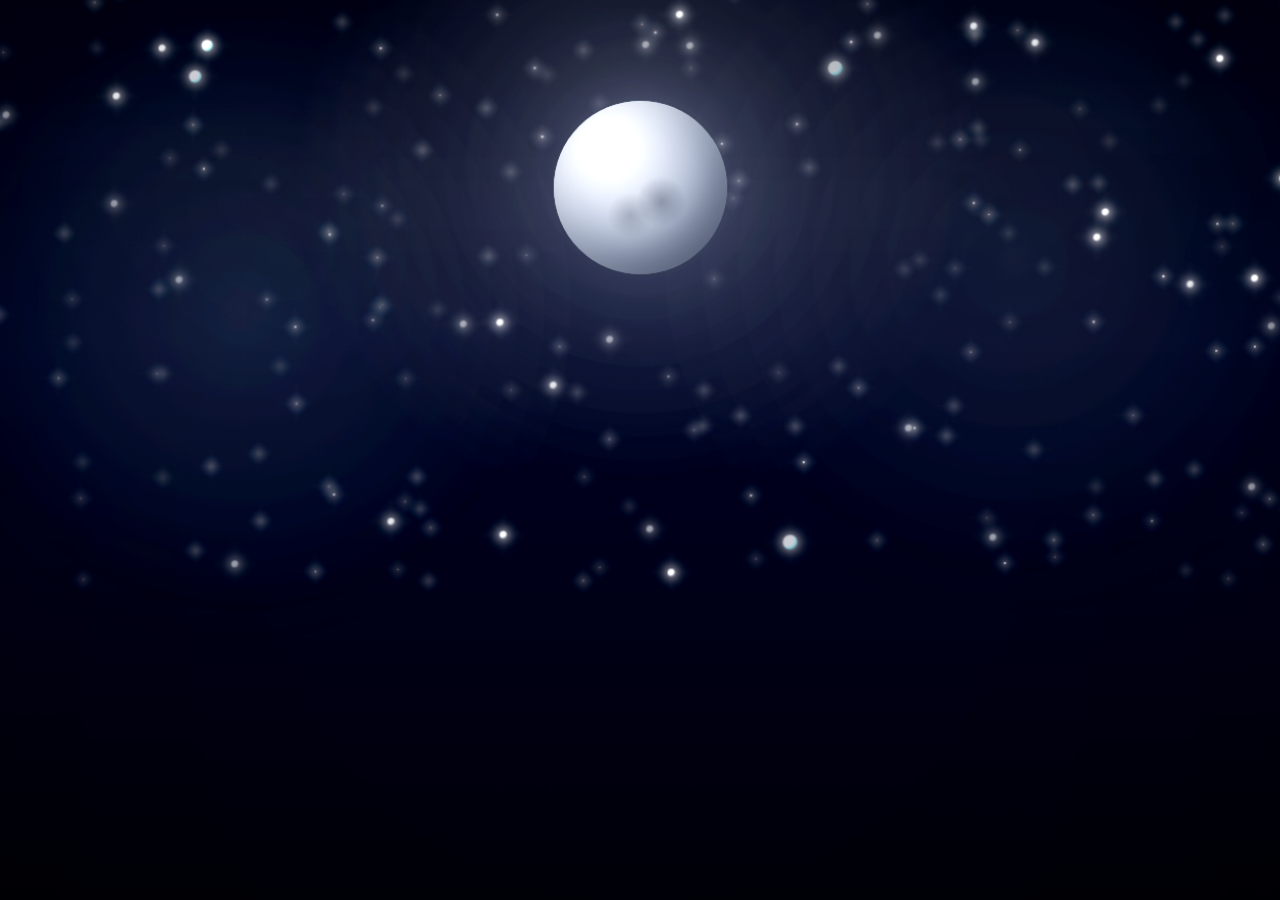
==== index.html @ fd9a6570 "main" ====
<!DOCTYPE html>
<html lang="ar" dir="rtl">
<head>
  <meta charset="UTF-8" />
  <meta name="viewport" content="width=device-width, initial-scale=1.0, viewport-fit=cover" />
  <meta name="theme-color" content="#050814" />
  <title>Our Sky</title>
  <link rel="stylesheet" href="css/style.css" />
</head>
<body>
  <div id="app">
   <div id="sky">

  <div class="sky-overlay"></div>

<div class="sun-or-moon" id="sunOrMoon">
  <span class="astro-halo"></span>
  <span class="astro-core"></span>
  <span class="astro-shadow"></span>

  <span class="moon-phase-label" id="moonPhaseLabel"></span>
</div>
<div class="quote-wrap">
  <div class="quote" id="quoteText"></div>
</div>
  <div class="cloud cloud-1"></div>
  <div class="cloud cloud-2"></div>
  <div class="cloud cloud-3"></div>

  <div class="milky-way" id="milkyWay"></div>

  <!-- ⭐ النجوم -->
  <div class="stars-layer stars-back" id="starsBack"></div>
  <div class="stars-layer stars-mid" id="starsMid"></div>
  <div class="stars-layer stars-front" id="starsFront"></div>

  <div class="stardust-layer" id="stardustLayer"></div>

  <div class="cinematic-vignette"></div>

</div>
   
  

    <div class="memory-modal" id="memoryModal" aria-hidden="true">
      <div class="memory-modal-backdrop" id="closeModal"></div>

      <div class="memory-modal-card">
        <button class="close-btn" id="closeModalBtn">×</button>

        <div class="memory-head">
          <div class="memory-icon" id="memoryIcon">✦</div>
          <div>
            <div class="memory-kind" id="memoryKind">نجمة</div>
            <h2 class="memory-title" id="memoryTitle">عنوان</h2>
            <div class="memory-date" id="memoryDate">2026-06-18</div>
          </div>
        </div>

        <div class="memory-media" id="memoryMedia"></div>
        <p class="memory-text" id="memoryText"></p>

        <div class="memory-actions">
          <button class="btn btn-small" id="favoriteBtn">مفضلة</button>
          <button class="btn btn-small btn-ghost" id="closeModalBtn2">إغلاق</button>
        </div>
      </div>
    </div>
  </div>

  <script src="js/app.js"></script>
</body>
</html>
---- css/style.css ----
:root {
  --bg: #050814;
  --panel: rgba(255,255,255,0.08);
  --border: rgba(255,255,255,0.12);
  --text: rgba(255,255,255,0.92);
  --muted: rgba(255,255,255,0.62);
  --shadow: 0 24px 90px rgba(0,0,0,0.45);
}

* {
  box-sizing: border-box;
}


/* 1. تعريف واستدعاء الخط المخصص */
@font-face {
  font-family: 'Milan-Display-Black';
  src: url('../fonts/Milan-Display-Black.otf') format('otf'),
       url('../fonts/Milan-Display-Black.otf') format('truetype');
  font-weight: normal;
  font-style: normal;
}

/* 2. تطبيق الخط على النص الأسفل وتنسيق مكانه */
.site-footer {
  text-align: center;
  padding: 20px;
  background-color: rgba(5, 8, 20, 0.8); /* خلفية متناسقة مع لون ثيم موقعك الرئيسي */
  position: relative;
  z-index: 10; /* لضمان ظهوره فوق طبقات النجوم */
}

.site-footer p {
  font-family: 'MyCustomFont', sans-serif; /* استخدام الخط الجديد */
  color: #ffffff;
  font-size: 1.1rem;
  margin: 0;
}

html, body {
  margin: 0;
  width: 100%;
  min-height: 100%;
  overflow-x: hidden;
  background: var(--bg);
  color: var(--text);
  font-family: system-ui, -apple-system, BlinkMacSystemFont, "Segoe UI", Tahoma, sans-serif;
}

body {
  min-height: 100vh;
}

#app {
  position: relative;
  min-height: 100vh;
  overflow: hidden;
  perspective: 1400px;
  --px: 0;
  --py: 0;
  --tilt-x: 0deg;
  --tilt-y: 0deg;
}

#sky {
  position: absolute;
  inset: 0;
  z-index: 1;
  transform-style: preserve-3d;
  transform:
    translate3d(calc(var(--px) * -0.35px), calc(var(--py) * -0.28px), 0)
    scale(1.02)
    rotateX(var(--tilt-x))
    rotateY(var(--tilt-y));
  transition: background 1.6s ease, filter 1.6s ease, transform .18s ease;
  will-change: transform;
  filter: contrast(1.12) saturate(1.12);
}

#app.zoom-in #sky {
  transform:
    translate3d(calc(var(--px) * -0.5px), calc(var(--py) * -0.4px), 0)
    scale(1.08)
    rotateX(calc(var(--tilt-x) * 1.15))
    rotateY(calc(var(--tilt-y) * 1.15));
  filter: saturate(1.08) contrast(1.08) brightness(.98);
}

.sky-overlay {
  position: absolute;
  inset: 0;
  pointer-events: none;

   background:
    radial-gradient(
      circle at 50% 12%,
      rgba(255,255,255,0.03),
      rgba(255,255,255,0.01) 15%,
      transparent 35%
    );
}

.sky-overlay::after {
  content: "";
  position: absolute;
  inset: 0;
  pointer-events: none;
  background:
    radial-gradient(circle at center, transparent 55%, rgba(0,0,0,.18) 100%),
    linear-gradient(to bottom, rgba(255,255,255,.03), transparent 20%);
  mix-blend-mode: multiply;
   opacity: 0.25;
}

.sun-or-moon {
  position: absolute;
  left: 50%;
  top: 12%;
  transform: translateX(-50%);
  width: 170px;
  height: 170px;
  border-radius: 50%;
  pointer-events: none;
  transition: all 1.8s ease;
  will-change: transform, box-shadow, background;
}

.sun-or-moon .astro-halo,
.sun-or-moon .astro-core,
.sun-or-moon .astro-shadow {
  position: absolute;
  inset: 0;
  border-radius: 50%;
}

.sun-or-moon .astro-halo {
  inset: -24px;
  filter: blur(14px);
  opacity: .9;
  background: radial-gradient(circle at 50% 50%, rgba(255,255,255,.08), rgba(255,255,255,0) 62%);
}

.sun-or-moon .astro-core {
  overflow: hidden;
}

.sun-or-moon .astro-shadow {
  mix-blend-mode: multiply;
  opacity: .92;
}

.sun-or-moon .moon-phase-label {
  position: absolute;
  left: 50%;
  bottom: -34px;
  transform: translateX(-50%);
  font-size: 10px;
  letter-spacing: .22em;
  color: rgba(255,255,255,.72);
  white-space: nowrap;
  text-shadow: 0 0 16px rgba(255,255,255,.14);
}

#app.is-day .sun-or-moon .moon-phase-label,
#app.is-sunset .sun-or-moon .moon-phase-label {
  display: none;
}

#app.is-day .sun-or-moon {
  background:
    radial-gradient(circle at 35% 35%, rgba(255,255,255,1) 0%, rgba(255,255,255,.94) 26%, rgba(255,244,205,.78) 54%, rgba(255,221,150,.18) 100%);
  box-shadow:
    0 0 90px rgba(255,255,220,.38),
    0 0 180px rgba(255,210,120,.12);
}

#app.is-day .sun-or-moon .astro-core {
  background:
    radial-gradient(circle at 32% 30%, rgba(255,255,255,1) 0%, rgba(255,252,240,.95) 18%, rgba(255,244,205,.74) 42%, rgba(255,224,138,.30) 72%, rgba(255,224,138,0) 100%);
  box-shadow:
    inset -12px -16px 26px rgba(255,190,80,.18),
    inset 10px 10px 24px rgba(255,255,255,.32);
}

#app.is-day .sun-or-moon .astro-shadow {
  background:
    radial-gradient(circle at 52% 56%, rgba(255,173,77,.18) 0%, rgba(255,173,77,0) 40%);
}

#app.is-sunset .sun-or-moon {
  background:
    radial-gradient(circle at 35% 35%, rgba(255,255,255,.98) 0%, rgba(255,241,220,.94) 24%, rgba(255,190,120,.58) 58%, rgba(255,145,75,.12) 100%);
  box-shadow:
    0 0 110px rgba(255,190,120,.42),
    0 0 220px rgba(255,140,90,.14);
}

#app.is-sunset .sun-or-moon .astro-core {
  background:
    radial-gradient(circle at 32% 28%, rgba(255,255,255,1) 0%, rgba(255,250,243,.95) 16%, rgba(255,218,160,.88) 34%, rgba(255,165,98,.56) 66%, rgba(255,145,75,0) 100%);
  box-shadow:
    inset -14px -16px 26px rgba(120,56,22,.22),
    inset 10px 10px 22px rgba(255,255,255,.22);
}

#app.is-sunset .sun-or-moon .astro-shadow {
  background:
    radial-gradient(circle at 50% 58%, rgba(120,50,20,.26) 0%, rgba(120,50,20,0) 42%);
}

#app.is-night .sun-or-moon {
  background:
    radial-gradient(circle at 30% 28%, rgba(255,255,255,1) 0%, rgba(245,247,255,.98) 16%, rgba(225,231,245,.95) 28%, rgba(172,180,200,.90) 52%, rgba(106,112,130,.92) 72%, rgba(0,0,0,0) 100%);
  box-shadow:
    0 0 120px rgba(215,225,255,.24),
    0 0 240px rgba(160,185,255,.12),
    0 0 420px rgba(120,155,255,.05);
}

#app.is-night .sun-or-moon .astro-core {
  background:
    radial-gradient(circle at 32% 28%, rgba(255,255,255,1) 0%, rgba(245,247,255,.98) 15%, rgba(232,236,245,.96) 24%, rgba(205,212,226,.94) 38%, rgba(169,178,195,.92) 58%, rgba(118,125,142,.94) 80%, rgba(0,0,0,0) 100%);
  box-shadow:
    inset -18px -22px 34px rgba(60,68,90,.34),
    inset 12px 12px 26px rgba(255,255,255,.24);
}

#app.is-night .sun-or-moon .astro-shadow {
  background:
    radial-gradient(circle at 39% 35%, rgba(255,255,255,.38) 0%, rgba(255,255,255,0) 16%),
    radial-gradient(circle at 62% 58%, rgba(90,95,110,.46) 0%, rgba(90,95,110,0) 17%),
    radial-gradient(circle at 44% 66%, rgba(70,75,86,.28) 0%, rgba(70,75,86,0) 15%),
    radial-gradient(circle at 50% 50%, rgba(255,255,255,.03), rgba(0,0,0,0) 65%);
  mix-blend-mode: multiply;
}

.cloud {
  position: absolute;
  border-radius: 999px;
  pointer-events: none;
  filter: blur(26px);
  opacity: 0.7;
}

.cloud-1 {
  top: 12%;
  left: -10%;
  width: 44vw;
  height: 80px;
  animation: driftA 26s ease-in-out infinite;
}

.cloud-2 {
  top: 18%;
  left: 20%;
  width: 58vw;
  height: 96px;
  animation: driftB 32s ease-in-out infinite;
}

.cloud-3 {
  top: 10%;
  right: -6%;
  width: 36vw;
  height: 72px;
  animation: driftA 28s ease-in-out infinite reverse;
}

#app.is-day .cloud,
#app.is-sunset .cloud {
  background: rgba(255,255,255,.22);
}

#app.is-night .cloud {
  opacity: .18;
  background: rgba(255,255,255,.08);
}

.quote-wrap {
  position: absolute;
  left: 50%;
  top: 34%;
  transform: translateX(-50%);
  z-index: 4;
  width: min(92vw, 760px);
  display: flex;
  justify-content: center;
  pointer-events: none;
}

.quote {
  padding: 16px 22px;
  border-radius: 999px;
  border: 1px solid rgba(255,255,255,.12);
  background: rgba(0,0,0,.16);
  backdrop-filter: blur(20px);
  text-align: center;
  font-size: clamp(16px, 2.4vw, 28px);
  line-height: 1.6;
  letter-spacing: .2px;
  color: rgba(255,255,255,.92);
  box-shadow: var(--shadow);
  opacity: 0;
  animation: quoteFade 7s ease-in-out infinite;
}

.milky-way {
  position: absolute;
  inset: 0;
  pointer-events: none;
  opacity: 0;
  mix-blend-mode: screen;
  transition: opacity 1.2s ease, transform 1.2s ease;
  background:
    radial-gradient(circle at 18% 22%, rgba(255,255,255,.10), transparent 16%),
    radial-gradient(circle at 24% 30%, rgba(255,255,255,.07), transparent 12%),
    radial-gradient(circle at 48% 18%, rgba(255,255,255,.12), transparent 18%),
    radial-gradient(circle at 55% 28%, rgba(180,200,255,.08), transparent 14%),
    radial-gradient(circle at 78% 20%, rgba(255,255,255,.08), transparent 16%);
  filter: blur(1px);
}

#app.is-night .milky-way {
  opacity: .18;
}

.cinematic-vignette {
  position: absolute;
  inset: 0;
   z-index: 5;
  pointer-events: none;
  background:
    radial-gradient(circle at center, transparent 42%, rgba(0,0,0,.18) 100%),
    linear-gradient(to bottom, rgba(255,255,255,.03), transparent 20%);
  mix-blend-mode: multiply;
  opacity: .95;
}

.stars-layer {
  position: absolute;
  inset: 0;
  z-index: 20;
  pointer-events: none;
  transform-style: preserve-3d;
  transition: transform .18s ease, filter .3s ease, opacity .3s ease;
  will-change: transform;
}

.stars-back {
  opacity: 0.60;
  transform: translate3d(calc(var(--px) * -0.08px), calc(var(--py) * -0.06px), 0) scale(1.01);
}

.stars-mid {
  opacity: 0.86;
  transform: translate3d(calc(var(--px) * -0.14px), calc(var(--py) * -0.11px), 0) scale(1.02);
}

.stars-front {
  opacity: 1;
  transform: translate3d(calc(var(--px) * -0.22px), calc(var(--py) * -0.18px), 0) scale(1.03);
}

.stars-layer::before {
  content: "";
  position: absolute;
  inset: 0;
  background:
    radial-gradient(circle at 50% 20%, rgba(255,255,255,0.06), transparent 35%),
    radial-gradient(circle at 20% 35%, rgba(145,175,255,0.05), transparent 28%),
    radial-gradient(circle at 78% 30%, rgba(180,210,255,0.04), transparent 30%);
  mix-blend-mode: screen;
  pointer-events: none;
}

.star-wrap {
  position: absolute;
  transform: translate(-50%, -50%);
  pointer-events: none;
  will-change: transform, opacity;
}

.memory-star {
  position: relative;
  border: 0;
  cursor: pointer;
  border-radius: 50%;
  display: block;
  padding: 0;
  pointer-events: auto;
  background:
    radial-gradient(circle at 34% 34%, #ffffff 0%, #eaf2ff 24%, #a9c4ff 52%, rgba(255,255,255,0) 100%);
  transform: scale(1);
  transition: transform .22s ease, opacity .22s ease, filter .22s ease, box-shadow .22s ease;
  will-change: transform, opacity, filter;
}

.memory-star::before {
  content: "";
  position: absolute;
  inset: -12px;
  border-radius: 50%;
  background:
    radial-gradient(circle,
      rgba(255,255,255,.22) 0%,
      rgba(170,200,255,.12) 28%,
      rgba(110,150,255,.05) 50%,
      transparent 72%);
  filter: blur(.15px);
  opacity: .95;
  pointer-events: none;
}

.memory-star::after {
  content: "";
  position: absolute;
  inset: -18px;
  border-radius: 50%;
  background:
    linear-gradient(90deg, transparent 46%, rgba(255,255,255,.16) 50%, transparent 54%),
    linear-gradient(0deg, transparent 46%, rgba(255,255,255,.16) 50%, transparent 54%);
  filter: blur(2px);
  opacity: .35;
  pointer-events: none;
}

.memory-star.normal {
  width: 4px;
  height: 4px;
  box-shadow:
    0 0 4px rgba(255,255,255,.92),
    0 0 10px rgba(210,225,255,.30);
  animation: starPulse 6.4s ease-in-out infinite;
   opacity: 1 !important;
}


#app.is-night .stars-layer {
  filter: brightness(1.4);
} 


.memory-star.memory {
  width: 7px;
  height: 7px;
  box-shadow:
    0 0 8px rgba(255,255,255,1),
    0 0 18px rgba(195,220,255,.72),
    0 0 34px rgba(145,190,255,.22);
  animation: memoryGlow 5.2s ease-in-out infinite;
    opacity: 1 !important;
}

.memory-star.planet {
  width: 10px;
  height: 10px;
  background:
    radial-gradient(circle at 30% 30%, #ffffff 0%, #dce9ff 28%, #77a7ff 64%, rgba(255,255,255,0) 100%);
  box-shadow:
    0 0 10px rgba(255,255,255,.95),
    0 0 22px rgba(160,200,255,.45),
    0 0 48px rgba(120,170,255,.16);
  animation: planetPulse 7.5s ease-in-out infinite;
}

.memory-star.shooting {
  width: 3px;
  height: 3px;
  border-radius: 999px;
  background: white;
  box-shadow:
    0 0 10px rgba(255,255,255,.95),
    0 0 26px rgba(210,225,255,.7),
    0 0 60px rgba(170,200,255,.28);
  animation: shootBurst var(--duration, 1.8s) linear forwards;
}

.memory-star:hover {
  transform: scale(1.35);
}

.memory-star:active {
  transform: scale(0.9);
}

.memory-star.is-focus {
  transform: scale(2.4);
  box-shadow:
    0 0 18px rgba(255,255,255,1),
    0 0 46px rgba(190,220,255,.8),
    0 0 110px rgba(140,190,255,.45);
}

.stardust-layer {
  position: absolute;
  inset: 0;
  z-index: 25;
  pointer-events: none;
  overflow: hidden;
  mix-blend-mode: screen;
}

.dust-particle {
  position: absolute;
  left: var(--x);
  top: var(--y);
  width: var(--s);
  height: var(--s);
  border-radius: 50%;
  background: radial-gradient(circle,
    rgba(255,255,255,.95) 0%,
    rgba(190,215,255,.5) 35%,
    rgba(120,160,255,.12) 60%,
    transparent 75%);
  filter: blur(.2px);
  opacity: 0;
  transform: translate3d(0, 0, 0) scale(1);
  animation: dustFloat var(--d) ease-out forwards;
}

.memory-star.is-touched {
  filter: brightness(1.35) saturate(1.05);
}

.controls {
  position: absolute;
  left: 14px;
  right: 14px;
  bottom: calc(env(safe-area-inset-bottom) + 16px);
  z-index: 10;
  display: flex;
  gap: 10px;
  justify-content: center;
  flex-wrap: wrap;
}

.btn {
  border: 1px solid var(--border);
  background: rgba(255,255,255,.10);
  color: white;
  padding: 14px 18px;
  border-radius: 999px;
  font-weight: 600;
  cursor: pointer;
  box-shadow: var(--shadow);
  transition: transform .2s ease, background .2s ease, border .2s ease;
  backdrop-filter: blur(20px);
}

.btn:hover {
  transform: translateY(-1px);
  background: rgba(255,255,255,.14);
}

.btn:active {
  transform: scale(.98);
}

.btn-ghost {
  background: rgba(255,255,255,.06);
}

.btn-small {
  padding: 11px 16px;
  font-size: 13px;
}

.memory-modal {
  position: fixed;
  inset: 0;
  z-index: 50;
  display: none;
}

.memory-modal.show {
  display: block;
}

.memory-modal-backdrop {
  position: absolute;
  inset: 0;
  background: rgba(0,0,0,.58);
  backdrop-filter: blur(10px);
}

.memory-modal-card {
  position: absolute;
  left: 50%;
  top: 50%;
  transform: translate(-50%, -50%);
  width: min(92vw, 780px);
  border-radius: 34px;
  background: rgba(255,255,255,.10);
  border: 1px solid rgba(255,255,255,.14);
  box-shadow: 0 40px 140px rgba(0,0,0,.72);
  overflow: hidden;
  backdrop-filter: blur(22px);
}

.close-btn {
  position: absolute;
  top: 14px;
  left: 14px;
  width: 42px;
  height: 42px;
  border: 0;
  border-radius: 50%;
  background: rgba(255,255,255,.10);
  color: white;
  font-size: 24px;
  cursor: pointer;
  z-index: 2;
}

.memory-head {
  display: flex;
  align-items: center;
  gap: 14px;
  padding: 26px 22px 18px;
  border-bottom: 1px solid rgba(255,255,255,.08);
}

.memory-icon {
  width: 58px;
  height: 58px;
  border-radius: 20px;
  display: grid;
  place-items: center;
  background: rgba(255,255,255,.10);
  font-size: 22px;
}

.memory-kind {
  font-size: 11px;
  color: var(--muted);
}

.memory-title {
  margin: 4px 0 4px;
  font-size: 20px;
}

.memory-date {
  font-size: 12px;
  color: var(--muted);
}

.memory-media {
  margin: 18px 22px 0;
  height: 220px;
  border-radius: 28px;
  border: 1px solid rgba(255,255,255,.10);
  background:
    radial-gradient(circle at 35% 25%, rgba(255,255,255,.28), rgba(255,255,255,.05) 30%, rgba(0,0,0,.22) 72%);
  display: grid;
  place-items: center;
  overflow: hidden;
}

.memory-text {
  padding: 18px 22px 0;
  margin: 0;
  font-size: 15px;
  line-height: 2;
  color: rgba(255,255,255,.84);
  text-align: right;
}

.memory-actions {
  display: flex;
  justify-content: flex-end;
  gap: 10px;
  padding: 18px 22px 22px;
}

@keyframes starPulse {
  0%, 100% {
    opacity: .48;
    transform: scale(1);
    filter: brightness(1);
  }
  50% {
    opacity: 1;
    transform: scale(1.18);
    filter: brightness(1.25);
  }
}

@keyframes memoryGlow {
  0%, 100% {
    opacity: .68;
    transform: scale(1);
    filter: brightness(1);
  }
  50% {
    opacity: 1;
    transform: scale(1.28);
    filter: brightness(1.55);
  }
}

@keyframes planetPulse {
  0%, 100% {
    opacity: .78;
    transform: scale(1);
  }
  50% {
    opacity: 1;
    transform: scale(1.16);
  }
}

@keyframes shootBurst {
  0% {
    opacity: 0;
    transform: translate3d(0, 0, 0) scale(.4);
  }
  8% {
    opacity: 1;
  }
  100% {
    opacity: 0;
    transform: translate3d(var(--dx, 260px), var(--dy, 120px), 0) scale(1);
  }
}

@keyframes dustFloat {
  0% {
    opacity: 0;
    transform: translate3d(0, 0, 0) scale(.6);
  }
  15% {
    opacity: .9;
  }
  100% {
    opacity: 0;
    transform: translate3d(var(--dx), var(--dy), 0) scale(1.5);
  }
}

@keyframes driftA {
  0%, 100% { transform: translateX(-3%) translateY(0); }
  50% { transform: translateX(4%) translateY(3px); }
}

@keyframes driftB {
  0%, 100% { transform: translateX(4%) translateY(0); }
  50% { transform: translateX(-4%) translateY(-2px); }
}

@keyframes quoteFade {
  0%, 100% { opacity: 0; transform: translateY(8px); }
  20%, 80% { opacity: 1; transform: translateY(0); }
}

@media (max-width: 768px) {
  .quote-wrap {
    top: 39%;
  }

  .memory-modal-card {
    width: min(94vw, 780px);
  }

  .memory-head {
    padding-top: 30px;
  }

  .memory-media {
    height: 190px;
  }

  .controls {
    bottom: calc(env(safe-area-inset-bottom) + 12px);
  }
}

@media (prefers-reduced-motion: reduce) {
  #sky,
  .stars-layer,
  .sun-or-moon,
  .cloud,
  .quote,
  .memory-star {
    animation: none !important;
    transition: none !important;
  }
}


.stars-layer{
    position:absolute;
    inset:0;
    z-index:5;
    pointer-events:none;
}

.stars-back{ z-index:5; }
.stars-mid{ z-index:6; }
.stars-front{ z-index:7; }

.sun-or-moon{
    z-index:10;
}

.quote-wrap{
    z-index:10;
}
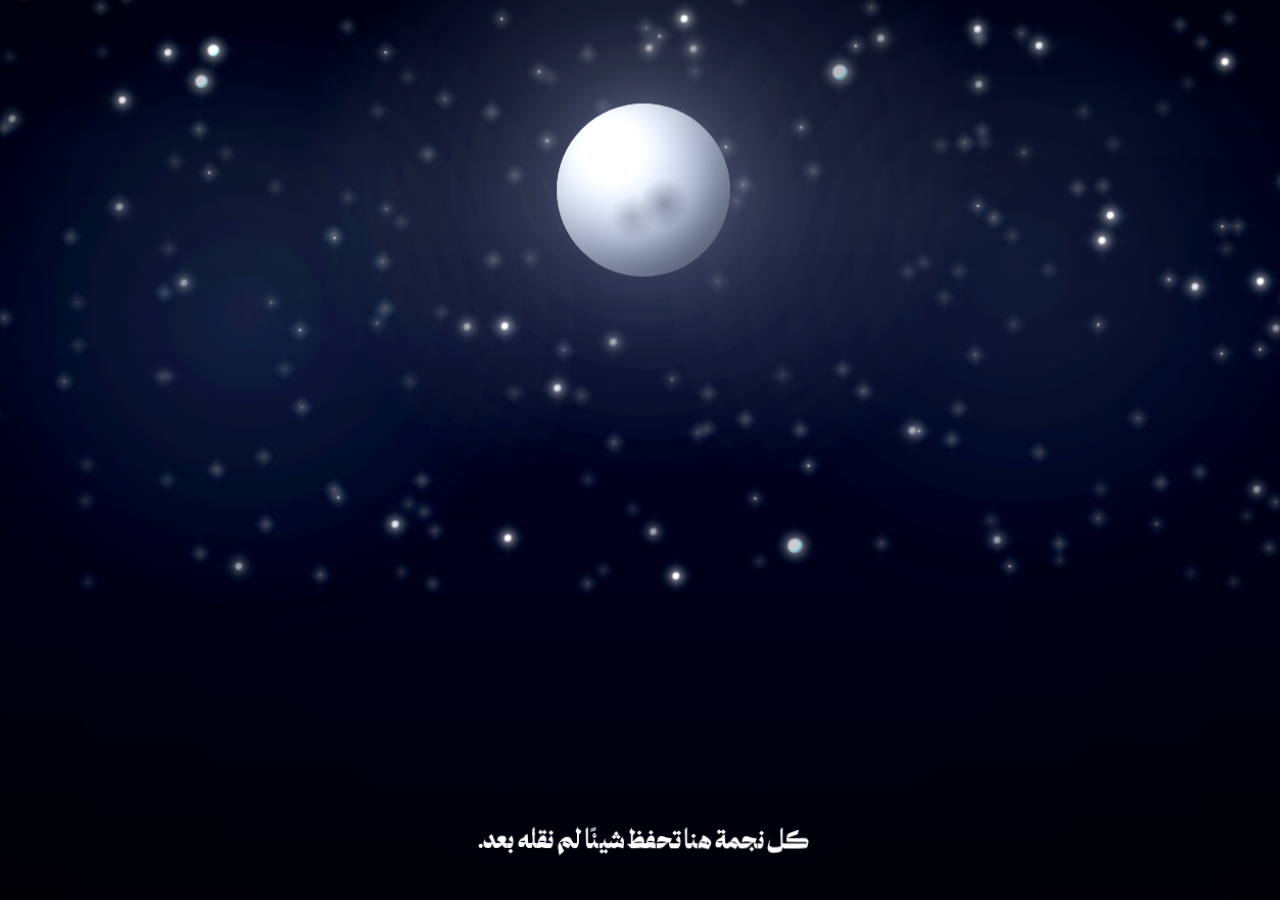
==== commit 2d6c390b: "sec update" ====
--- a/index.html
+++ b/index.html
@@ -57,7 +57,7 @@
           </div>
         </div>
 
-        <div class="memory-media" id="memoryMedia"></div>
+        <div class="memory-media"  id="memoryMedia"></div>
         <p class="memory-text" id="memoryText"></p>
 
         <div class="memory-actions">
--- a/css/style.css
+++ b/css/style.css
@@ -1,3 +1,12 @@
+
+@font-face {
+  font-family: 'Milan-Display-Black';
+  src: url('../fonts/Milan-Display-Black.otf') format('opentype');
+  font-weight: normal;
+  font-style: normal;
+}
+
+
 :root {
   --bg: #050814;
   --panel: rgba(255,255,255,0.08);
@@ -12,14 +21,7 @@
 }
 
 
-/* 1. تعريف واستدعاء الخط المخصص */
-@font-face {
-  font-family: 'Milan-Display-Black';
-  src: url('../fonts/Milan-Display-Black.otf') format('otf'),
-       url('../fonts/Milan-Display-Black.otf') format('truetype');
-  font-weight: normal;
-  font-style: normal;
-}
+
 
 /* 2. تطبيق الخط على النص الأسفل وتنسيق مكانه */
 .site-footer {
@@ -31,7 +33,7 @@
 }
 
 .site-footer p {
-  font-family: 'MyCustomFont', sans-serif; /* استخدام الخط الجديد */
+  font-family: 'Milan-Display-Black', sans-serif; /* استخدام الخط الجديد */
   color: #ffffff;
   font-size: 1.1rem;
   margin: 0;
@@ -60,6 +62,25 @@
   --py: 0;
   --tilt-x: 0deg;
   --tilt-y: 0deg;
+}
+
+.memory-media {
+  margin: 14px 16px 0;
+  width: calc(100% - 32px);
+  height: auto;
+  min-height: 0;
+  border-radius: 22px;
+  border: 1px solid rgba(255,255,255,.10);
+  background: rgba(255,255,255,.05);
+  overflow: visible;
+  display: block;
+}
+
+.memory-media img {
+  width: 100%;
+  height: auto;
+  display: block;
+  border-radius: 22px;
 }
 
 #sky {
@@ -277,33 +298,27 @@
 }
 
 .quote-wrap {
-  position: absolute;
+  position: fixed;
   left: 50%;
-  top: 34%;
+  bottom: 30px;
   transform: translateX(-50%);
-  z-index: 4;
+  z-index: 30;
   width: min(92vw, 760px);
   display: flex;
   justify-content: center;
   pointer-events: none;
 }
-
 .quote {
   padding: 16px 22px;
-  border-radius: 999px;
-  border: 1px solid rgba(255,255,255,.12);
-  background: rgba(0,0,0,.16);
-  backdrop-filter: blur(20px);
   text-align: center;
-  font-size: clamp(16px, 2.4vw, 28px);
+  font-family: 'Milan-Display-Black', sans-serif;
+  font-size: clamp(18px, 2.4vw, 30px);
   line-height: 1.6;
   letter-spacing: .2px;
-  color: rgba(255,255,255,.92);
-  box-shadow: var(--shadow);
-  opacity: 0;
-  animation: quoteFade 7s ease-in-out infinite;
-}
-
+  color: rgba(255,255,255,.95);
+  animation: none !important;
+  transition: none !important;
+}
 .milky-way {
   position: absolute;
   inset: 0;
@@ -586,15 +601,18 @@
 .memory-modal-card {
   position: absolute;
   left: 50%;
-  top: 50%;
-  transform: translate(-50%, -50%);
-  width: min(92vw, 780px);
-  border-radius: 34px;
+  top: 20px;
+  transform: translateX(-50%);
+  width: min(85vw, 520px);
+  max-height: calc(100vh - 40px);
+  border-radius: 22px;
   background: rgba(255,255,255,.10);
   border: 1px solid rgba(255,255,255,.14);
   box-shadow: 0 40px 140px rgba(0,0,0,.72);
-  overflow: hidden;
+  overflow-y: auto;
+  overflow-x: hidden;
   backdrop-filter: blur(22px);
+  animation: slideDown .35s ease-out;
 }
 
 .close-btn {
@@ -645,17 +663,6 @@
   color: var(--muted);
 }
 
-.memory-media {
-  margin: 18px 22px 0;
-  height: 220px;
-  border-radius: 28px;
-  border: 1px solid rgba(255,255,255,.10);
-  background:
-    radial-gradient(circle at 35% 25%, rgba(255,255,255,.28), rgba(255,255,255,.05) 30%, rgba(0,0,0,.22) 72%);
-  display: grid;
-  place-items: center;
-  overflow: hidden;
-}
 
 .memory-text {
   padding: 18px 22px 0;
@@ -673,6 +680,9 @@
   padding: 18px 22px 22px;
 }
 
+
+
+
 @keyframes starPulse {
   0%, 100% {
     opacity: .48;
@@ -766,9 +776,7 @@
     padding-top: 30px;
   }
 
-  .memory-media {
-    height: 190px;
-  }
+ 
 
   .controls {
     bottom: calc(env(safe-area-inset-bottom) + 12px);
@@ -805,4 +813,35 @@
 
 .quote-wrap{
     z-index:10;
+}
+
+.memory-head {
+  padding: 18px 16px 12px;
+}
+
+.memory-title {
+  font-size: 16px;
+}
+
+
+
+.memory-text {
+  font-size: 14px;
+  padding: 12px 16px 0;
+  line-height: 1.8;
+}
+
+.memory-actions {
+  padding: 12px 16px 16px;
+}
+
+@keyframes slideDown {
+  from {
+    opacity: 0;
+    transform: translate(-50%, -20px);
+  }
+  to {
+    opacity: 1;
+    transform: translate(-50%, 0);
+  }
 }
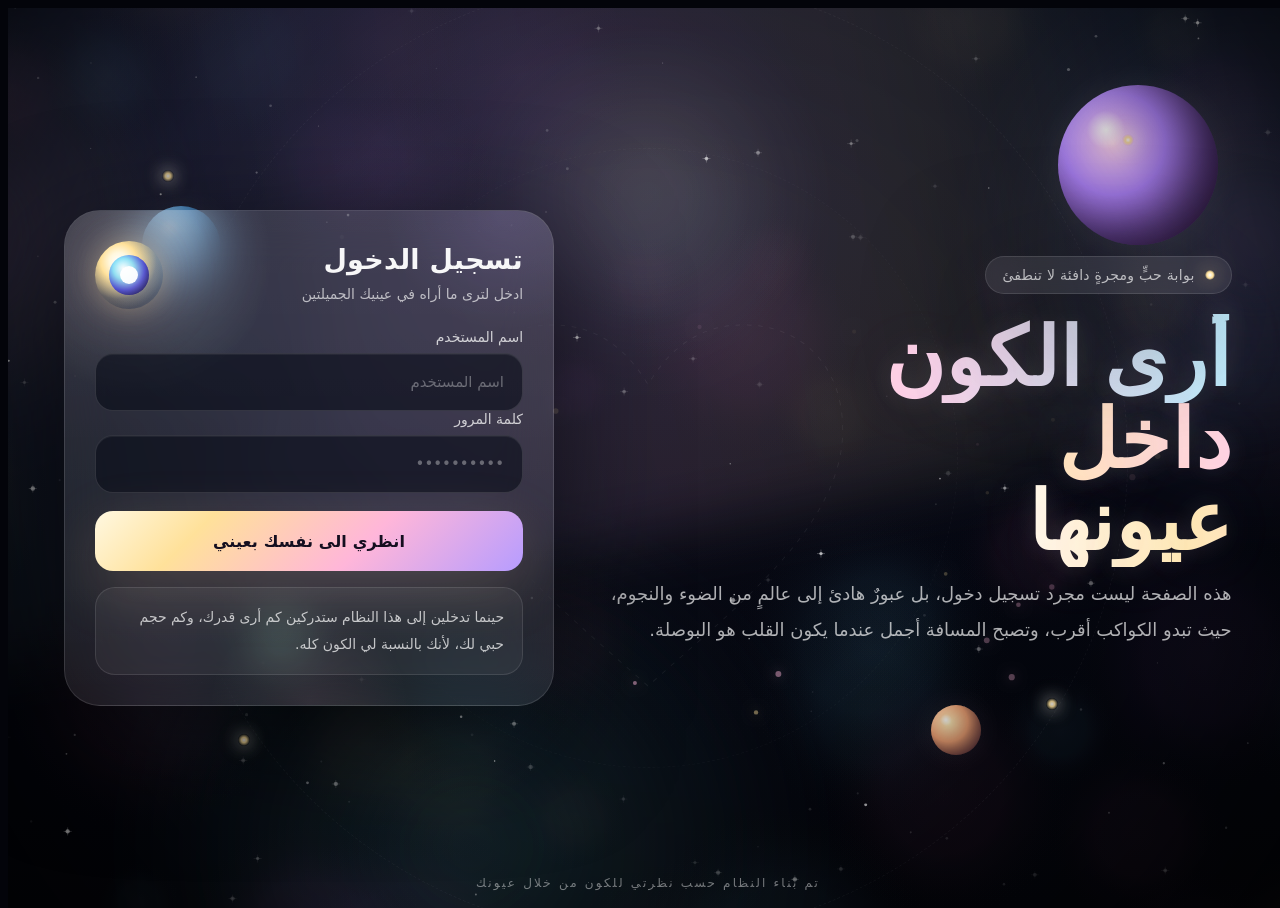
==== commit 0c4e3d90: "last update" ====
--- a/index.html
+++ b/index.html
@@ -4,70 +4,1181 @@
   <meta charset="UTF-8" />
   <meta name="viewport" content="width=device-width, initial-scale=1.0, viewport-fit=cover" />
   <meta name="theme-color" content="#050814" />
-  <title>Our Sky</title>
-  <link rel="stylesheet" href="css/style.css" />
+  <title>كوني الخاص ريتا || بوابة المجرة</title>
+  <style>
+    @import url('https://fonts.googleapis.com/css2?family=Cairo:wght@300;400;500;700;800;900&display=swap');
+
+    :root {
+      --bg0: #03040a;
+      --bg1: #060916;
+      --bg2: #111632;
+      --glass: rgba(255,255,255,0.085);
+      --glass-strong: rgba(255,255,255,0.12);
+      --border: rgba(255,255,255,0.13);
+      --text: rgba(255,255,255,0.96);
+      --muted: rgba(255,255,255,0.68);
+      --pink: #ffb6d9;
+      --violet: #b69cff;
+      --gold: #ffe19a;
+      --cyan: #8be9ff;
+      --shadow: 0 32px 120px rgba(0,0,0,0.58);
+      --vh: 1vh;
+    }
+
+    * { box-sizing: border-box; }
+
+    html {
+      height: 100%;
+    }
+
+    body {
+      margin: 0;
+      min-height: 100vh;
+      min-height: 100dvh;
+      overflow-x: hidden;
+      overflow-y: auto;
+      background: var(--bg0);
+      color: var(--text);
+      font-family: "Cairo", system-ui, -apple-system, BlinkMacSystemFont, "Segoe UI", sans-serif;
+      -webkit-text-size-adjust: 100%;
+      touch-action: manipulation;
+    }
+
+    button, input {
+      font: inherit;
+    }
+
+    .scene {
+      position: relative;
+      width: 100%;
+      min-height: 100vh;
+      min-height: 100dvh;
+      overflow: hidden;
+      background:
+        radial-gradient(circle at 50% 18%, rgba(255,255,255,0.09), transparent 22%),
+        radial-gradient(circle at 18% 22%, rgba(182,156,255,0.15), transparent 24%),
+        radial-gradient(circle at 82% 70%, rgba(255,182,217,0.10), transparent 20%),
+        linear-gradient(180deg, #090d1d 0%, #050814 48%, #020308 100%);
+      perspective: 1200px;
+      transform-style: preserve-3d;
+    }
+
+    .bg-vignette {
+      position: absolute;
+      inset: 0;
+      pointer-events: none;
+      z-index: 12;
+      background:
+        radial-gradient(circle at center, transparent 35%, rgba(0,0,0,0.18) 72%, rgba(0,0,0,0.58) 100%),
+        linear-gradient(to bottom, rgba(255,255,255,0.04), transparent 18%);
+      mix-blend-mode: multiply;
+    }
+
+    .space-canvas {
+      position: absolute;
+      inset: 0;
+      width: 100%;
+      height: 100%;
+      z-index: 1;
+    }
+
+    .nebula {
+      position: absolute;
+      inset: -10%;
+      pointer-events: none;
+      z-index: 2;
+      filter: blur(22px) saturate(1.25);
+      opacity: 0.9;
+      mix-blend-mode: screen;
+      transform: translateZ(0);
+    }
+
+    .nebula .cloud {
+      position: absolute;
+      border-radius: 50%;
+      animation: drift 18s ease-in-out infinite alternate;
+    }
+
+    .cloud.c1 {
+      width: 36vw;
+      height: 36vw;
+      left: -10%;
+      top: 8%;
+      background: radial-gradient(circle, rgba(255,182,217,0.18), rgba(255,182,217,0.03) 55%, transparent 74%);
+      animation-duration: 16s;
+    }
+
+    .cloud.c2 {
+      width: 44vw;
+      height: 44vw;
+      right: -8%;
+      top: 4%;
+      background: radial-gradient(circle, rgba(182,156,255,0.22), rgba(182,156,255,0.03) 58%, transparent 74%);
+      animation-duration: 21s;
+    }
+
+    .cloud.c3 {
+      width: 54vw;
+      height: 54vw;
+      left: 16%;
+      bottom: -18%;
+      background: radial-gradient(circle, rgba(139,233,255,0.14), rgba(139,233,255,0.02) 58%, transparent 75%);
+      animation-duration: 24s;
+    }
+
+    .ribbon {
+      position: absolute;
+      left: 50%;
+      top: -16%;
+      width: 145vw;
+      height: 74vh;
+      transform: translateX(-50%) rotate(-11deg);
+      background:
+        radial-gradient(circle at 50% 50%, rgba(255,255,255,0.14), transparent 18%),
+        linear-gradient(90deg,
+          transparent 0%,
+          rgba(139,233,255,0.06) 10%,
+          rgba(182,156,255,0.18) 34%,
+          rgba(255,182,217,0.14) 50%,
+          rgba(255,225,154,0.12) 63%,
+          rgba(139,233,255,0.06) 80%,
+          transparent 100%);
+      filter: blur(28px);
+      opacity: 0.82;
+      z-index: 3;
+      mix-blend-mode: screen;
+      animation: ribbonMove 20s ease-in-out infinite alternate;
+    }
+
+    .orbit-frame {
+      position: absolute;
+      left: 50%;
+      top: 50%;
+      width: min(82vw, 960px);
+      height: min(82vw, 960px);
+      transform: translate(-50%, -50%);
+      border-radius: 50%;
+      border: 1px dashed rgba(255,255,255,0.08);
+      opacity: 0.65;
+      filter: blur(0.15px);
+      z-index: 4;
+    }
+
+    .orbit-frame.two {
+      width: min(56vw, 620px);
+      height: min(56vw, 620px);
+      border-color: rgba(255,255,255,0.06);
+      opacity: 0.5;
+    }
+
+    .orbit-dot {
+      position: absolute;
+      width: 10px;
+      height: 10px;
+      border-radius: 50%;
+      left: 75%;
+      top: 12%;
+      background: radial-gradient(circle, #fff 0%, #ffe19a 25%, rgba(255,225,154,0) 72%);
+      box-shadow: 0 0 16px rgba(255,225,154,.70), 0 0 34px rgba(255,182,217,.18);
+      animation: orbit 18s linear infinite;
+      transform-origin: -160px 160px;
+      z-index: 5;
+    }
+
+    .orbit-dot.small {
+      width: 6px;
+      height: 6px;
+      left: 22%;
+      top: 72%;
+      animation-duration: 22s;
+      transform-origin: 110px -140px;
+      background: radial-gradient(circle, #fff 0%, #8be9ff 28%, rgba(139,233,255,0) 72%);
+      box-shadow: 0 0 12px rgba(139,233,255,.58), 0 0 22px rgba(255,255,255,.12);
+    }
+
+    .planet-layer {
+      position: absolute;
+      inset: 0;
+      z-index: 6;
+      pointer-events: none;
+    }
+
+    .planet {
+      position: absolute;
+      border-radius: 50%;
+      transform: translateZ(0);
+      box-shadow: inset -18px -18px 36px rgba(0,0,0,0.30), 0 0 32px rgba(255,255,255,0.08);
+      overflow: hidden;
+    }
+
+    .planet::after {
+      content: "";
+      position: absolute;
+      inset: 0;
+      background: linear-gradient(135deg, rgba(255,255,255,0.18), transparent 30%, transparent 65%, rgba(255,255,255,0.05));
+      pointer-events: none;
+    }
+
+    .planet.one {
+      width: 160px;
+      height: 160px;
+      right: 5.5%;
+      top: 8.5%;
+      background:
+        radial-gradient(circle at 30% 28%, rgba(255,255,255,0.95), rgba(255,255,255,0) 12%),
+        radial-gradient(circle at 34% 36%, #ffd7ee 0%, #b68cff 34%, #42225f 82%);
+      animation: floatY 10s ease-in-out infinite alternate;
+      filter: saturate(1.08);
+    }
+
+    .planet.one .ring {
+      position: absolute;
+      inset: -24px -14px;
+      border-radius: 50%;
+      border-top: 1px solid rgba(255,255,255,0.22);
+      border-right: 1px solid rgba(255,255,255,0.06);
+      transform: rotate(-16deg);
+    }
+
+    .planet.two {
+      width: 78px;
+      height: 78px;
+      left: 10.5%;
+      top: 22%;
+      background:
+        radial-gradient(circle at 35% 30%, rgba(255,255,255,0.88), rgba(255,255,255,0) 14%),
+        radial-gradient(circle at 35% 35%, #d9f7ff 0%, #67b8ff 42%, #142c5f 86%);
+      animation: floatY 7.5s ease-in-out infinite alternate-reverse;
+    }
+
+    .planet.three {
+      width: 50px;
+      height: 50px;
+      right: 24%;
+      bottom: 17%;
+      background:
+        radial-gradient(circle at 30% 30%, rgba(255,255,255,0.95), rgba(255,255,255,0) 12%),
+        radial-gradient(circle at 35% 35%, #fff0bd 0%, #ffad7d 42%, #4f2331 86%);
+      animation: floatY 12s ease-in-out infinite alternate;
+    }
+
+    .planet.four {
+      width: 34px;
+      height: 34px;
+      left: 20%;
+      bottom: 28%;
+      background:
+        radial-gradient(circle at 30% 30%, rgba(255,255,255,0.92), rgba(255,255,255,0) 12%),
+        radial-gradient(circle at 35% 35%, #d9ffef 0%, #7ce7b5 46%, #12402f 90%);
+      animation: floatY 9s ease-in-out infinite alternate-reverse;
+    }
+
+    .heart-orbit {
+      position: absolute;
+      left: 50%;
+      top: 54%;
+      width: min(60vw, 660px);
+      height: min(44vw, 480px);
+      transform: translate(-50%, -50%);
+      z-index: 5;
+      pointer-events: none;
+      opacity: 0.78;
+    }
+
+    .heart-orbit svg {
+      width: 100%;
+      height: 100%;
+      overflow: visible;
+      filter: drop-shadow(0 0 22px rgba(255,182,217,0.24));
+    }
+
+    .heart-orbit path {
+      fill: none;
+      stroke: rgba(255,255,255,0.08);
+      stroke-width: 1.4;
+      stroke-dasharray: 7 10;
+    }
+
+    .spark {
+      position: absolute;
+      width: 12px;
+      height: 12px;
+      border-radius: 50%;
+      background: radial-gradient(circle, #fff 0%, #ffe19a 32%, rgba(255,225,154,0) 72%);
+      box-shadow: 0 0 16px rgba(255,255,255,0.75), 0 0 30px rgba(255,225,154,0.35);
+      z-index: 7;
+      pointer-events: none;
+      opacity: 0.9;
+    }
+
+    .spark.s1 { left: 12%; top: 18%; animation: twinkle 4.2s ease-in-out infinite; }
+    .spark.s2 { right: 12%; top: 14%; animation: twinkle 5.4s ease-in-out infinite reverse; }
+    .spark.s3 { left: 18%; bottom: 18%; animation: twinkle 6.1s ease-in-out infinite; }
+    .spark.s4 { right: 18%; bottom: 22%; animation: twinkle 4.8s ease-in-out infinite reverse; }
+
+    .login-shell {
+      position: relative;
+      z-index: 20;
+      width: min(94vw, 1280px);
+      margin: 0 auto;
+      min-height: 100vh;
+      min-height: 100dvh;
+      display: grid;
+      grid-template-columns: 1.1fr 0.9fr;
+      align-items: center;
+      gap: 36px;
+      padding: 42px 0;
+    }
+
+    .hero {
+      padding-inline-start: 18px;
+      transform: translateY(-6px);
+    }
+
+    .badge {
+      display: inline-flex;
+      align-items: center;
+      gap: 10px;
+      padding: 10px 16px;
+      border-radius: 999px;
+      background: rgba(255,255,255,0.075);
+      border: 1px solid rgba(255,255,255,0.11);
+      backdrop-filter: blur(18px);
+      box-shadow: var(--shadow);
+      color: var(--muted);
+      font-size: 14px;
+      letter-spacing: 0.02em;
+    }
+
+    .badge .spark-dot {
+      width: 10px;
+      height: 10px;
+      border-radius: 50%;
+      background: radial-gradient(circle, #fff 0%, #ffe19a 46%, rgba(255,225,154,0) 76%);
+      box-shadow: 0 0 20px rgba(255,225,154,0.7);
+    }
+
+    .title {
+      margin: 24px 0 12px;
+      font-family: "Milan-Display-Black", "Arial Black", serif;
+      font-size: clamp(46px, 6.3vw, 88px);
+      line-height: 1.02;
+      letter-spacing: 0.01em;
+      max-width: 9ch;
+      text-shadow:
+        0 0 24px rgba(255,255,255,0.12),
+        0 0 70px rgba(255,182,217,0.14),
+        0 0 100px rgba(182,156,255,0.08);
+      animation: titleGlow 6s ease-in-out infinite;
+    }
+
+    .title .grad {
+      background: linear-gradient(90deg, #fff8ea 0%, #ffe9b1 22%, #ffd1e6 54%, #bfefff 100%);
+      -webkit-background-clip: text;
+      background-clip: text;
+      color: transparent;
+    }
+
+    .subtitle {
+      max-width: 680px;
+      margin: 0;
+      color: var(--muted);
+      font-size: 18px;
+      line-height: 2;
+    }
+
+    .features {
+      margin-top: 28px;
+      display: grid;
+      grid-template-columns: repeat(3, minmax(0, 1fr));
+      gap: 14px;
+      max-width: 800px;
+    }
+
+    .feature {
+      padding: 16px 16px 18px;
+      border-radius: 22px;
+      background: rgba(255,255,255,0.055);
+      border: 1px solid rgba(255,255,255,0.10);
+      backdrop-filter: blur(18px);
+      box-shadow: 0 20px 60px rgba(0,0,0,0.22);
+    }
+
+    .feature .k {
+      font-size: 15px;
+      font-weight: 900;
+      margin-bottom: 6px;
+      color: rgba(255,255,255,0.92);
+    }
+
+    .feature .v {
+      font-size: 14px;
+      line-height: 1.9;
+      color: rgba(255,255,255,0.66);
+    }
+
+    .card-wrap {
+      display: flex;
+      justify-content: center;
+      align-items: center;
+    }
+
+    .login-card {
+      position: relative;
+      width: min(100%, 490px);
+      padding: 30px;
+      border-radius: 36px;
+      background:
+        linear-gradient(180deg, rgba(255,255,255,0.12), rgba(255,255,255,0.075));
+      border: 1px solid rgba(255,255,255,0.12);
+      box-shadow: var(--shadow);
+      backdrop-filter: blur(26px);
+      overflow: hidden;
+      transform: translateZ(0);
+    }
+
+    .login-card::before {
+      content: "";
+      position: absolute;
+      inset: 0;
+      background:
+        radial-gradient(circle at 15% 10%, rgba(255,255,255,0.18), transparent 22%),
+        radial-gradient(circle at 90% 0%, rgba(182,156,255,0.14), transparent 18%),
+        radial-gradient(circle at 50% 100%, rgba(255,182,217,0.10), transparent 18%);
+      pointer-events: none;
+    }
+
+    .card-head {
+      position: relative;
+      z-index: 1;
+      display: flex;
+      align-items: center;
+      justify-content: space-between;
+      gap: 16px;
+      margin-bottom: 20px;
+    }
+
+    .card-title {
+      margin: 0;
+      font-size: 27px;
+      font-weight: 900;
+      letter-spacing: 0.01em;
+    }
+
+    .card-note {
+      margin-top: 7px;
+      font-size: 14px;
+      color: rgba(255,255,255,0.66);
+      line-height: 1.8;
+    }
+
+    .eye-orb {
+      width: 68px;
+      height: 68px;
+      border-radius: 50%;
+      flex: 0 0 auto;
+      position: relative;
+      background:
+        radial-gradient(circle at 35% 30%, #fff 0%, #fff7dd 14%, #ffe19a 28%, rgba(255,225,154,0.12) 58%, rgba(255,225,154,0) 74%),
+        radial-gradient(circle at center, rgba(255,255,255,0.25), rgba(255,255,255,0.02) 66%);
+      box-shadow:
+        0 0 28px rgba(255,225,154,0.34),
+        0 0 66px rgba(255,182,217,0.16);
+      animation: eyePulse 4.8s ease-in-out infinite;
+    }
+
+    .eye-orb::before {
+      content: "";
+      position: absolute;
+      inset: 14px;
+      border-radius: 50%;
+      background: radial-gradient(circle at 36% 34%, #fff 0%, #8be9ff 28%, #5b59ff 58%, #160823 100%);
+      box-shadow: inset -8px -10px 18px rgba(0,0,0,0.28);
+    }
+
+    .eye-orb::after {
+      content: "";
+      position: absolute;
+      left: 50%;
+      top: 50%;
+      width: 18px;
+      height: 18px;
+      transform: translate(-50%, -50%);
+      border-radius: 50%;
+      background: rgba(255,255,255,0.96);
+      box-shadow: 0 0 18px rgba(255,255,255,.8);
+    }
+
+    .field {
+      position: relative;
+      z-index: 1;
+      margin-top: 14px;
+    }
+
+    .label {
+      display: block;
+      margin-bottom: 8px;
+      font-size: 14px;
+      color: rgba(255,255,255,0.76);
+    }
+
+    .input {
+      width: 100%;
+      height: 58px;
+      padding: 0 18px;
+      border-radius: 18px;
+      border: 1px solid rgba(255,255,255,0.12);
+      outline: none;
+      background: rgba(7,11,24,0.58);
+      color: #fff;
+      font-size: 15px;
+      transition: 0.25s ease;
+      box-shadow: inset 0 1px 0 rgba(255,255,255,0.05);
+    }
+
+    .input::placeholder { color: rgba(255,255,255,0.34); }
+    .input:focus {
+      border-color: rgba(255,225,154,0.36);
+      box-shadow:
+        0 0 0 4px rgba(255,225,154,0.08),
+        inset 0 1px 0 rgba(255,255,255,0.06);
+    }
+
+    .row {
+      margin-top: 14px;
+      display: flex;
+      align-items: center;
+      justify-content: space-between;
+      gap: 12px;
+      color: rgba(255,255,255,0.66);
+      font-size: 14px;
+      position: relative;
+      z-index: 1;
+    }
+
+    .remember {
+      display: flex;
+      align-items: center;
+      gap: 10px;
+      user-select: none;
+    }
+
+    .remember input {
+      width: 16px;
+      height: 16px;
+      accent-color: #ffe19a;
+    }
+
+    .link {
+      border: 0;
+      background: transparent;
+      color: rgba(255,255,255,0.7);
+      cursor: pointer;
+      padding: 0;
+    }
+
+    .link:hover { color: #fff; }
+
+    .btn {
+      position: relative;
+      z-index: 1;
+      width: 100%;
+      height: 60px;
+      margin-top: 18px;
+      border: 0;
+      border-radius: 18px;
+      cursor: pointer;
+      color: #140e1f;
+      font-size: 16px;
+      font-weight: 900;
+      letter-spacing: 0.01em;
+      background: linear-gradient(135deg, #fff8e1 0%, #ffe19a 25%, #ffb6d9 62%, #b69cff 100%);
+      box-shadow: 0 18px 60px rgba(255,200,150,0.18);
+      transition: transform 0.18s ease, box-shadow 0.18s ease, filter 0.18s ease;
+    }
+
+    .btn:hover {
+      transform: translateY(-1px);
+      filter: brightness(1.03);
+      box-shadow: 0 24px 72px rgba(255,200,150,0.24);
+    }
+
+    .btn:active { transform: translateY(0); }
+
+    .bottom-note {
+      position: relative;
+      z-index: 1;
+      margin-top: 16px;
+      padding: 16px 18px;
+      border-radius: 20px;
+      border: 1px solid rgba(255,255,255,0.10);
+      background: rgba(255,255,255,0.05);
+      color: rgba(255,255,255,0.72);
+      line-height: 1.9;
+      font-size: 14px;
+    }
+
+    .bottom-note strong {
+      color: #fff;
+      font-weight: 900;
+    }
+
+    .footer-hint {
+      position: absolute;
+      left: 50%;
+      bottom: 18px;
+      transform: translateX(-50%);
+      z-index: 20;
+      font-size: 12px;
+      color: rgba(255,255,255,0.44);
+      letter-spacing: 0.18em;
+      user-select: none;
+      text-transform: uppercase;
+    }
+
+    .shooting-star {
+      position: absolute;
+      width: 160px;
+      height: 2px;
+      border-radius: 999px;
+      background: linear-gradient(90deg, rgba(255,255,255,0), rgba(255,255,255,0.95), rgba(255,225,154,0.95), rgba(255,255,255,0));
+      filter: drop-shadow(0 0 12px rgba(255,255,255,.78));
+      opacity: 0;
+      z-index: 9;
+      pointer-events: none;
+      animation: shoot 8.5s linear infinite;
+    }
+
+    .shooting-star.s1 { left: 14%; top: 18%; animation-delay: 0s; }
+    .shooting-star.s2 { left: 62%; top: 9%; animation-delay: 3.2s; }
+    .shooting-star.s3 { left: 78%; top: 25%; animation-delay: 5.1s; }
+    .shooting-star.s4 { left: 34%; top: 16%; animation-delay: 6.4s; }
+
+    @keyframes drift {
+      0% { transform: translate3d(0,0,0) scale(1); }
+      100% { transform: translate3d(18px,-12px,0) scale(1.06); }
+    }
+
+    @keyframes ribbonMove {
+      0% { transform: translateX(-50%) rotate(-12deg) translateY(-10px); opacity: .58; }
+      100% { transform: translateX(-50%) rotate(-8deg) translateY(10px); opacity: .92; }
+    }
+
+    @keyframes floatY {
+      0%,100% { transform: translateY(0px); }
+      50% { transform: translateY(-22px); }
+    }
+
+    @keyframes orbit {
+      0% { transform: rotate(0deg) translateX(0); }
+      100% { transform: rotate(360deg) translateX(0); }
+    }
+
+    @keyframes shoot {
+      0%, 72% { opacity: 0; transform: translate(0,0) rotate(-12deg); }
+      74% { opacity: 1; }
+      100% { opacity: 0; transform: translate(-300px, 180px) rotate(-12deg); }
+    }
+
+    @keyframes eyePulse {
+      0%, 100% { transform: scale(1); filter: brightness(1); }
+      50% { transform: scale(1.05); filter: brightness(1.12); }
+    }
+
+    @keyframes titleGlow {
+      0%, 100% {
+        text-shadow:
+          0 0 24px rgba(255,255,255,0.12),
+          0 0 70px rgba(255,182,217,0.14),
+          0 0 100px rgba(182,156,255,0.08);
+      }
+      50% {
+        text-shadow:
+          0 0 30px rgba(255,255,255,0.18),
+          0 0 90px rgba(255,182,217,0.22),
+          0 0 120px rgba(182,156,255,0.12);
+      }
+    }
+
+    @media (max-width: 1024px) {
+      .login-shell {
+        grid-template-columns: 1fr;
+        padding: 92px 0 72px;
+        gap: 28px;
+      }
+      .hero { padding-inline-start: 0; }
+      .features { grid-template-columns: 1fr; }
+      .orbit-frame, .orbit-frame.two { width: 86vw; height: 86vw; }
+      .heart-orbit { width: 82vw; height: 52vw; }
+    }
+
+    @media (max-width: 768px) {
+      .scene {
+        min-height: 100vh;
+        min-height: 100dvh;
+      }
+
+      .login-shell {
+        width: 100%;
+        padding: 82px 18px 70px;
+      }
+
+      .hero {
+        text-align: right;
+      }
+
+      .title {
+        font-size: 42px;
+        max-width: none;
+      }
+
+      .subtitle {
+        font-size: 16px;
+        line-height: 1.9;
+      }
+
+      .login-card {
+        width: 100%;
+        padding: 24px;
+      }
+
+      .card-head {
+        align-items: flex-start;
+      }
+
+      .card-title {
+        font-size: 24px;
+      }
+
+      .eye-orb {
+        width: 58px;
+        height: 58px;
+      }
+
+      .eye-orb::before {
+        inset: 12px;
+      }
+
+      .eye-orb::after {
+        width: 14px;
+        height: 14px;
+      }
+
+      .orbit-frame,
+      .orbit-frame.two {
+        display: none;
+      }
+
+      .heart-orbit {
+        width: 88vw;
+        height: 58vw;
+        top: 46%;
+      }
+
+      .planet.one {
+        width: 110px;
+        height: 110px;
+      }
+
+      .planet.two {
+        width: 60px;
+        height: 60px;
+      }
+
+      .planet.three {
+        width: 40px;
+        height: 40px;
+      }
+
+      .planet.four {
+        width: 28px;
+        height: 28px;
+      }
+
+      .footer-hint {
+        display: none;
+      }
+    }
+
+    @media (max-width: 480px) {
+      .login-shell {
+        padding: 72px 14px 58px;
+      }
+
+      .badge {
+        font-size: 12px;
+        padding: 9px 13px;
+      }
+
+      .title {
+        font-size: 36px;
+        line-height: 1.08;
+      }
+
+      .subtitle {
+        font-size: 15px;
+      }
+
+      .input {
+        height: 54px;
+        font-size: 14px;
+      }
+
+      .btn {
+        height: 56px;
+        font-size: 15px;
+      }
+
+      .bottom-note {
+        font-size: 13px;
+        line-height: 1.8;
+      }
+    }
+
+    @media (prefers-reduced-motion: reduce) {
+      *, *::before, *::after { animation: none !important; transition: none !important; }
+    }
+  </style>
 </head>
 <body>
-  <div id="app">
-   <div id="sky">
-
-  <div class="sky-overlay"></div>
-
-<div class="sun-or-moon" id="sunOrMoon">
-  <span class="astro-halo"></span>
-  <span class="astro-core"></span>
-  <span class="astro-shadow"></span>
-
-  <span class="moon-phase-label" id="moonPhaseLabel"></span>
-</div>
-<div class="quote-wrap">
-  <div class="quote" id="quoteText"></div>
-</div>
-  <div class="cloud cloud-1"></div>
-  <div class="cloud cloud-2"></div>
-  <div class="cloud cloud-3"></div>
-
-  <div class="milky-way" id="milkyWay"></div>
-
-  <!-- ⭐ النجوم -->
-  <div class="stars-layer stars-back" id="starsBack"></div>
-  <div class="stars-layer stars-mid" id="starsMid"></div>
-  <div class="stars-layer stars-front" id="starsFront"></div>
-
-  <div class="stardust-layer" id="stardustLayer"></div>
-
-  <div class="cinematic-vignette"></div>
-
-</div>
-   
-  
-
-    <div class="memory-modal" id="memoryModal" aria-hidden="true">
-      <div class="memory-modal-backdrop" id="closeModal"></div>
-
-      <div class="memory-modal-card">
-        <button class="close-btn" id="closeModalBtn">×</button>
-
-        <div class="memory-head">
-          <div class="memory-icon" id="memoryIcon">✦</div>
-          <div>
-            <div class="memory-kind" id="memoryKind">نجمة</div>
-            <h2 class="memory-title" id="memoryTitle">عنوان</h2>
-            <div class="memory-date" id="memoryDate">2026-06-18</div>
+  <main class="scene" id="scene">
+    <canvas class="space-canvas" id="spaceCanvas"></canvas>
+
+    <div class="nebula" aria-hidden="true">
+      <div class="cloud c1"></div>
+      <div class="cloud c2"></div>
+      <div class="cloud c3"></div>
+    </div>
+
+    <div class="ribbon" aria-hidden="true"></div>
+    <div class="orbit-frame" aria-hidden="true"></div>
+    <div class="orbit-frame two" aria-hidden="true"></div>
+
+    <div class="heart-orbit" aria-hidden="true">
+      <svg viewBox="0 0 1000 650" preserveAspectRatio="none">
+        <path d="M500,585 C355,470 205,365 205,238 C205,150 269,96 355,96 C421,96 467,127 500,177 C533,127 579,96 645,96 C731,96 795,150 795,238 C795,365 645,470 500,585 Z" />
+      </svg>
+    </div>
+
+    <div class="planet-layer" aria-hidden="true">
+      <div class="planet one"><div class="ring"></div></div>
+      <div class="planet two"></div>
+      <div class="planet three"></div>
+      <div class="planet four"></div>
+    </div>
+
+    <div class="spark s1"></div>
+    <div class="spark s2"></div>
+    <div class="spark s3"></div>
+    <div class="spark s4"></div>
+
+    <div class="shooting-star s1" aria-hidden="true"></div>
+    <div class="shooting-star s2" aria-hidden="true"></div>
+    <div class="shooting-star s3" aria-hidden="true"></div>
+    <div class="shooting-star s4" aria-hidden="true"></div>
+
+    <section class="login-shell">
+      <div class="hero">
+        <div class="badge"><span class="spark-dot"></span><span>بوابة حبٍّ ومجرةٍ دافئة لا تنطفئ</span></div>
+        <h1 class="title"><span class="grad">أرى الكون داخل عيونها</span></h1>
+        <p class="subtitle">
+          هذه الصفحة ليست مجرد تسجيل دخول، بل عبورٌ هادئ إلى عالمٍ من الضوء والنجوم،
+          حيث تبدو الكواكب أقرب، وتصبح المسافة أجمل عندما يكون القلب هو البوصلة.
+        </p>
+      </div>
+
+      <div class="card-wrap">
+        <form class="login-card" id="loginForm" autocomplete="off">
+          <div class="card-head">
+            <div>
+              <h2 class="card-title">تسجيل الدخول</h2>
+              <div class="card-note">ادخل لترى ما أراه في عينيك الجميلتين</div>
+            </div>
+            <div class="eye-orb" aria-hidden="true"></div>
           </div>
-        </div>
-
-        <div class="memory-media"  id="memoryMedia"></div>
-        <p class="memory-text" id="memoryText"></p>
-
-        <div class="memory-actions">
-          <button class="btn btn-small" id="favoriteBtn">مفضلة</button>
-          <button class="btn btn-small btn-ghost" id="closeModalBtn2">إغلاق</button>
-        </div>
+
+          <label class="field">
+            <span class="label">اسم المستخدم</span>
+            <input class="input" type="text" id="username" placeholder="اسم المستخدم" />
+          </label>
+
+          <label class="field">
+            <span class="label">كلمة المرور</span>
+            <input class="input" type="password" id="password" placeholder="••••••••••" />
+          </label>
+
+          <button type="submit" class="btn">انظري الى نفسك بعيني</button>
+
+          <div class="bottom-note">
+            حينما تدخلين إلى هذا النظام ستدركين كم أرى قدرك، وكم حجم حبي لك، لأنك بالنسبة لي الكون كله.
+          </div>
+        </form>
       </div>
-    </div>
-  </div>
-
-  <script src="js/app.js"></script>
+    </section>
+
+    <div class="bg-vignette"></div>
+    <div class="footer-hint">تم بناء النظام حسب نظرتي للكون من خلال عيونك</div>
+  </main>
+
+  <script>
+    const canvas = document.getElementById('spaceCanvas');
+    const ctx = canvas.getContext('2d');
+    const scene = document.getElementById('scene');
+    const loginForm = document.getElementById('loginForm');
+
+    const VALID_USERNAME = "rita";
+    const VALID_PASSWORD = "ahmad";
+    const REDIRECT_TO = "land.html";
+
+    let w = 0;
+    let h = 0;
+    let dpr = 1;
+    let stars = [];
+    let nebulaParticles = [];
+    let orbitParticles = [];
+    let shootingStars = [];
+    let pointer = { x: 0, y: 0, active: false };
+    let mobileParallaxEnabled = true;
+
+    function resize() {
+      dpr = Math.min(window.devicePixelRatio || 1, 2);
+      w = window.innerWidth;
+      h = window.innerHeight;
+
+      document.documentElement.style.setProperty('--vh', `${window.innerHeight * 0.01}px`);
+
+      canvas.width = Math.floor(w * dpr);
+      canvas.height = Math.floor(h * dpr);
+      canvas.style.width = w + 'px';
+      canvas.style.height = h + 'px';
+      ctx.setTransform(dpr, 0, 0, dpr, 0, 0);
+
+      mobileParallaxEnabled = w > 768;
+      buildScene();
+    }
+
+    function rand(min, max) {
+      return Math.random() * (max - min) + min;
+    }
+
+    function buildScene() {
+      stars = [];
+      nebulaParticles = [];
+      orbitParticles = [];
+      shootingStars = [];
+
+      const starCount = Math.floor((w * h) / 9000);
+      for (let i = 0; i < starCount; i++) {
+        stars.push({
+          x: Math.random() * w,
+          y: Math.random() * h,
+          r: Math.random() * 1.8 + 0.5,
+          a: Math.random() * 0.7 + 0.15,
+          tw: rand(0.003, 0.016),
+          ph: Math.random() * Math.PI * 2,
+          layer: Math.random() < 0.58 ? 1 : (Math.random() < 0.75 ? 2 : 3)
+        });
+      }
+
+      const nebulaCount = 55;
+      for (let i = 0; i < nebulaCount; i++) {
+        nebulaParticles.push({
+          x: rand(-0.1 * w, 1.1 * w),
+          y: rand(-0.1 * h, 1.1 * h),
+          r: rand(40, 150),
+          hue: [286, 330, 198, 43][Math.floor(Math.random() * 4)],
+          a: rand(0.03, 0.08),
+          vx: rand(-0.02, 0.02),
+          vy: rand(-0.02, 0.02)
+        });
+      }
+
+      const orbitCount = 26;
+      for (let i = 0; i < orbitCount; i++) {
+        const rx = rand(w * 0.18, w * 0.42);
+        const ry = rand(h * 0.12, h * 0.32);
+        const angle = Math.random() * Math.PI * 2;
+        orbitParticles.push({
+          cx: w * 0.5,
+          cy: h * 0.56,
+          rx,
+          ry,
+          angle,
+          speed: rand(0.0025, 0.006),
+          size: rand(1.2, 3.2),
+          color: Math.random() < 0.5 ? '255,225,154' : '255,182,217'
+        });
+      }
+    }
+
+    function drawNebula(t) {
+      for (const p of nebulaParticles) {
+        p.x += p.vx * 0.5;
+        p.y += p.vy * 0.5;
+
+        if (p.x < -200) p.x = w + 200;
+        if (p.x > w + 200) p.x = -200;
+        if (p.y < -200) p.y = h + 200;
+        if (p.y > h + 200) p.y = -200;
+
+        const pulse = 0.8 + Math.sin(t * 0.001 + p.x * 0.001 + p.y * 0.001) * 0.18;
+        const grad = ctx.createRadialGradient(p.x, p.y, 0, p.x, p.y, p.r);
+        grad.addColorStop(0, `hsla(${p.hue}, 100%, 75%, ${p.a * pulse})`);
+        grad.addColorStop(0.45, `hsla(${p.hue}, 100%, 70%, ${p.a * 0.55})`);
+        grad.addColorStop(1, 'rgba(0,0,0,0)');
+        ctx.fillStyle = grad;
+        ctx.beginPath();
+        ctx.arc(p.x, p.y, p.r, 0, Math.PI * 2);
+        ctx.fill();
+      }
+    }
+
+    function drawStars(t) {
+      for (const s of stars) {
+        const twinkle = 0.55 + Math.sin(t * s.tw + s.ph) * 0.45;
+        const a = Math.max(0.1, s.a * twinkle);
+        const parallax = s.layer === 1 ? 0.015 : s.layer === 2 ? 0.028 : 0.045;
+        const ox = (pointer.active && mobileParallaxEnabled) ? (pointer.x - w * 0.5) * parallax : 0;
+        const oy = (pointer.active && mobileParallaxEnabled) ? (pointer.y - h * 0.5) * parallax : 0;
+
+        ctx.save();
+        ctx.translate(s.x + ox, s.y + oy);
+        ctx.fillStyle = `rgba(255,255,255,${a})`;
+        ctx.beginPath();
+        ctx.arc(0, 0, s.r, 0, Math.PI * 2);
+        ctx.fill();
+
+        if (s.r > 1.6) {
+          ctx.strokeStyle = `rgba(255,255,255,${a * 0.55})`;
+          ctx.lineWidth = 0.7;
+          ctx.beginPath();
+          ctx.moveTo(-4, 0);
+          ctx.lineTo(4, 0);
+          ctx.moveTo(0, -4);
+          ctx.lineTo(0, 4);
+          ctx.stroke();
+        }
+        ctx.restore();
+      }
+    }
+
+    function drawOrbitParticles(t) {
+      for (const p of orbitParticles) {
+        p.angle += p.speed;
+        const x = p.cx + Math.cos(p.angle) * p.rx;
+        const y = p.cy + Math.sin(p.angle) * p.ry * 0.82;
+        const glow = 0.55 + Math.sin(t * 0.003 + p.angle) * 0.45;
+
+        ctx.save();
+        ctx.translate(x, y);
+        ctx.fillStyle = `rgba(${p.color},${0.55 * glow})`;
+        ctx.shadowColor = `rgba(${p.color},0.58)`;
+        ctx.shadowBlur = 12;
+        ctx.beginPath();
+        ctx.arc(0, 0, p.size, 0, Math.PI * 2);
+        ctx.fill();
+        ctx.restore();
+      }
+    }
+
+    function drawShootingStars(t) {
+      if (Math.random() < 0.014 && shootingStars.length < 2) {
+        shootingStars.push({
+          x: rand(w * 0.1, w * 0.75),
+          y: rand(h * 0.1, h * 0.35),
+          vx: rand(-12, -8),
+          vy: rand(5, 9),
+          life: 1,
+          len: rand(90, 170)
+        });
+      }
+
+      shootingStars = shootingStars.filter(s => s.life > 0);
+      for (const s of shootingStars) {
+        const x2 = s.x + s.len;
+        const y2 = s.y - s.len * 0.38;
+        const g = ctx.createLinearGradient(s.x, s.y, x2, y2);
+        g.addColorStop(0, 'rgba(255,255,255,0)');
+        g.addColorStop(0.3, 'rgba(255,255,255,0.95)');
+        g.addColorStop(0.65, 'rgba(255,225,154,0.95)');
+        g.addColorStop(1, 'rgba(255,255,255,0)');
+        ctx.strokeStyle = g;
+        ctx.lineWidth = 2;
+        ctx.lineCap = 'round';
+        ctx.beginPath();
+        ctx.moveTo(s.x, s.y);
+        ctx.lineTo(x2, y2);
+        ctx.stroke();
+
+        s.x += s.vx;
+        s.y += s.vy;
+        s.life -= 0.012;
+      }
+    }
+
+    function paintBackground(t) {
+      const grd = ctx.createLinearGradient(0, 0, 0, h);
+      grd.addColorStop(0, '#090d1d');
+      grd.addColorStop(0.45, '#050814');
+      grd.addColorStop(1, '#020308');
+      ctx.fillStyle = grd;
+      ctx.fillRect(0, 0, w, h);
+
+      const pulse = 0.5 + Math.sin(t * 0.0006) * 0.12;
+      const glow = ctx.createRadialGradient(w * 0.5, h * 0.18, 0, w * 0.5, h * 0.18, Math.max(w, h) * 0.48);
+      glow.addColorStop(0, `rgba(255,255,255,${0.11 * pulse})`);
+      glow.addColorStop(0.22, `rgba(182,156,255,${0.08 * pulse})`);
+      glow.addColorStop(0.45, `rgba(255,182,217,${0.05 * pulse})`);
+      glow.addColorStop(1, 'rgba(0,0,0,0)');
+      ctx.fillStyle = glow;
+      ctx.fillRect(0, 0, w, h);
+    }
+
+    function render(t) {
+      ctx.clearRect(0, 0, w, h);
+      paintBackground(t);
+      drawNebula(t);
+      drawStars(t);
+      drawOrbitParticles(t);
+      drawShootingStars(t);
+      requestAnimationFrame(render);
+    }
+
+    window.addEventListener('pointermove', (e) => {
+      pointer.x = e.clientX;
+      pointer.y = e.clientY;
+      pointer.active = true;
+
+      if (mobileParallaxEnabled) {
+        const x = (e.clientX / window.innerWidth - 0.5) * 2;
+        const y = (e.clientY / window.innerHeight - 0.5) * 2;
+        scene.style.transform = `translate3d(${x * -8}px, ${y * -8}px, 0)`;
+      }
+    }, { passive: true });
+
+    window.addEventListener('pointerleave', () => {
+      pointer.active = false;
+      if (mobileParallaxEnabled) {
+        scene.style.transform = 'translate3d(0,0,0)';
+      }
+    });
+
+    window.addEventListener('resize', resize);
+    resize();
+    requestAnimationFrame(render);
+
+    loginForm.addEventListener('submit', function (e) {
+      e.preventDefault();
+
+      const username = document.getElementById('username').value.trim();
+      const password = document.getElementById('password').value.trim();
+
+      if (username === VALID_USERNAME && password === VALID_PASSWORD) {
+        window.location.href = REDIRECT_TO;
+      } else {
+        alert('اسم المستخدم أو كلمة المرور غير صحيحة');
+      }
+    });
+  </script>
 </body>
 </html>
